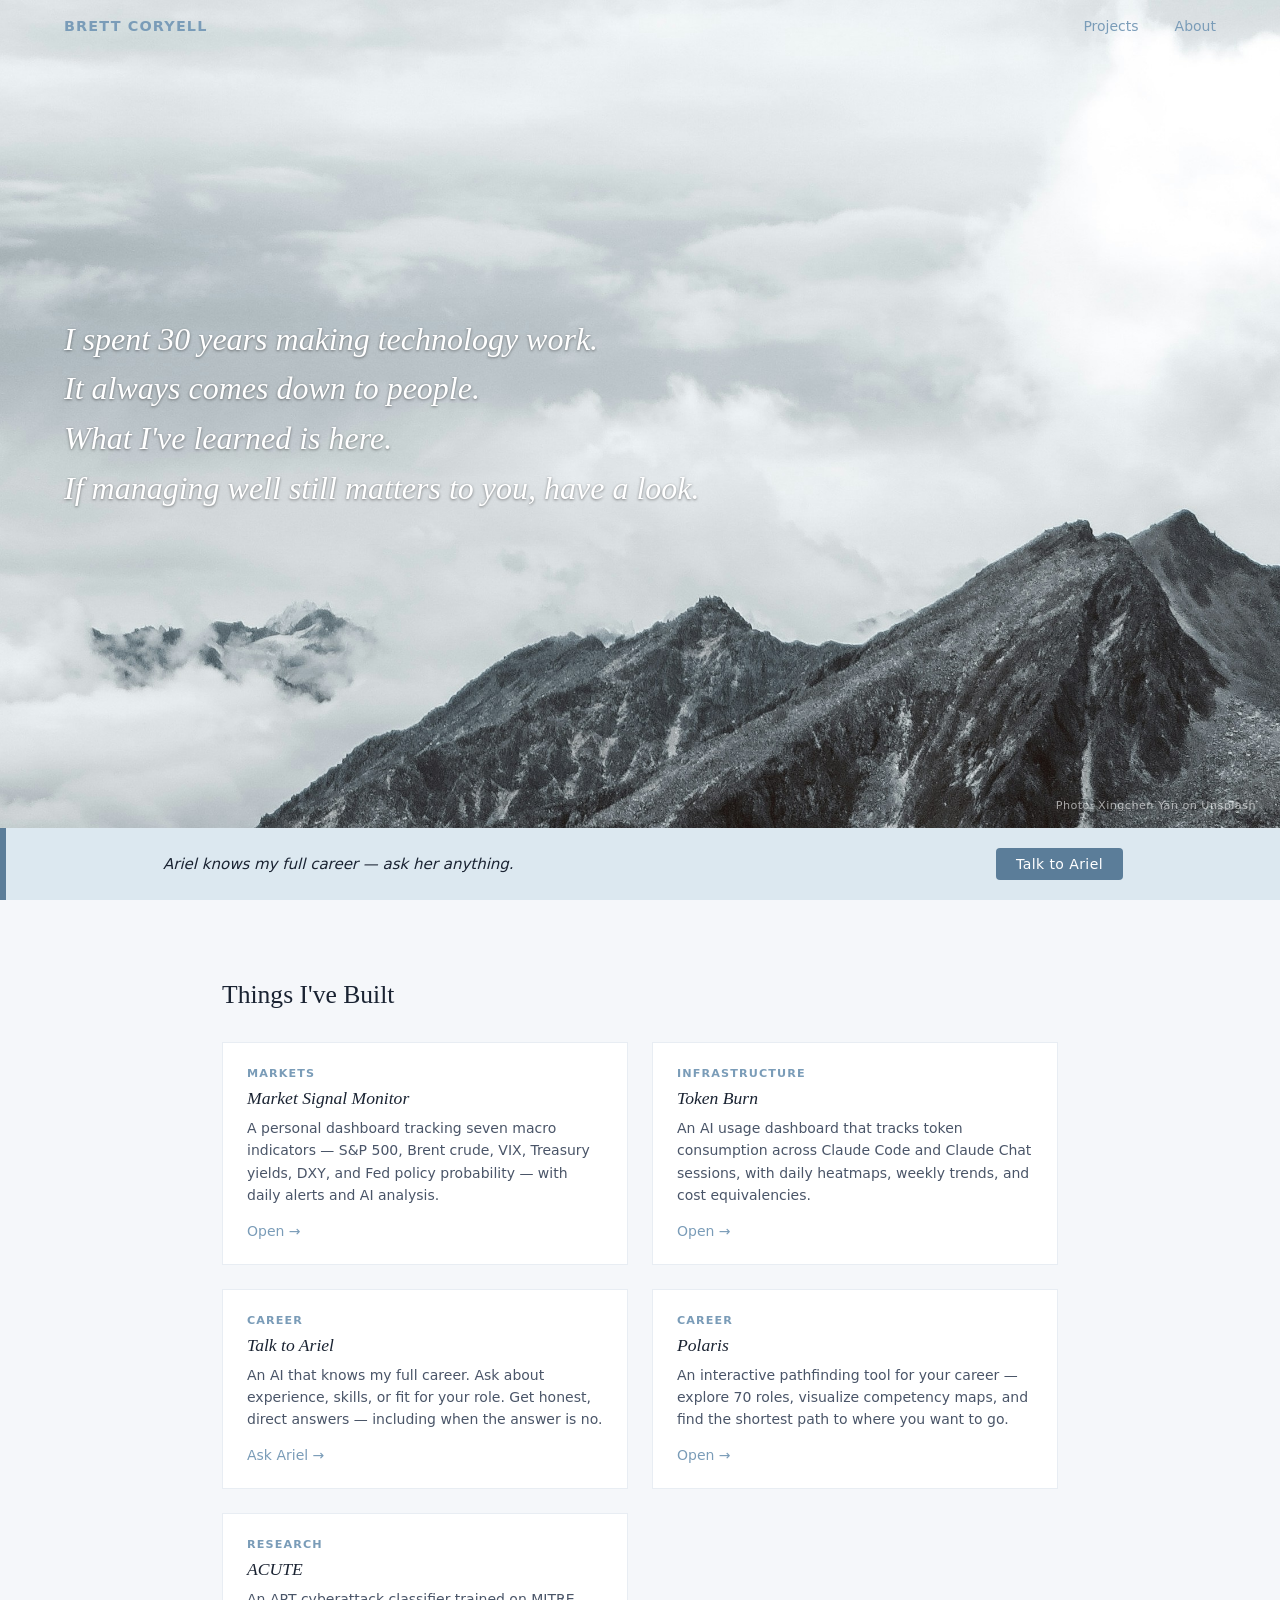
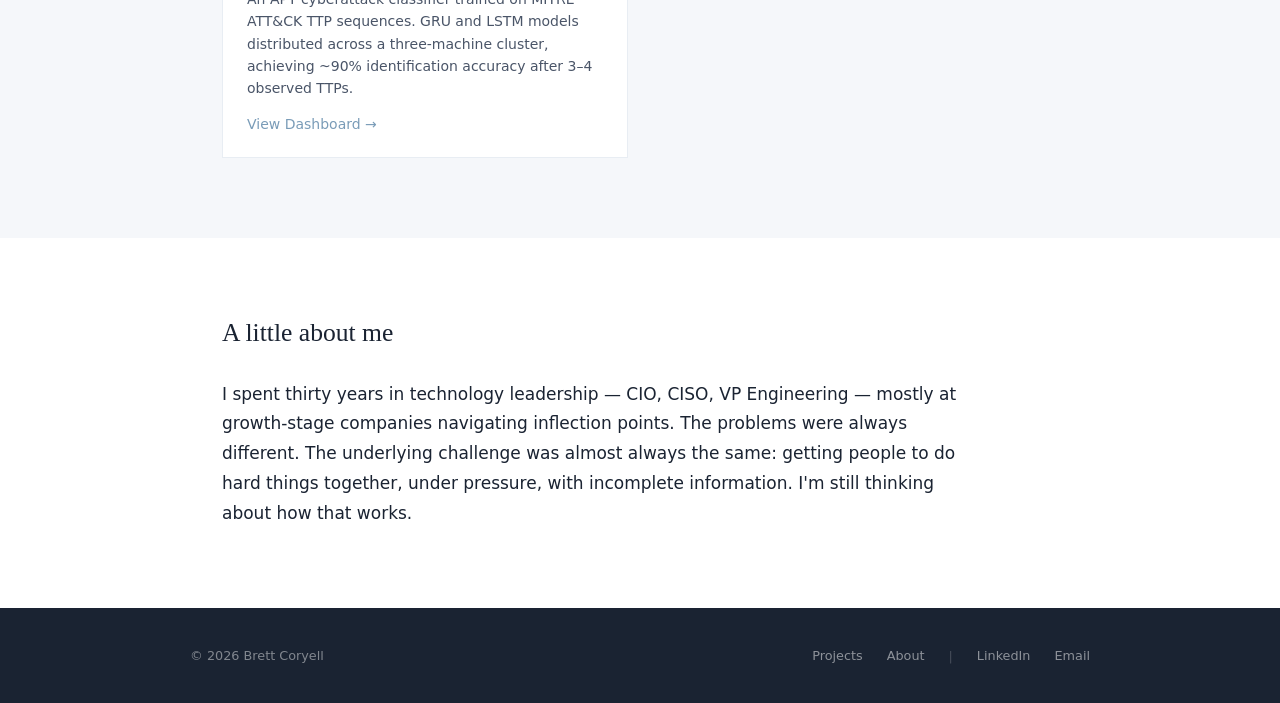
==== index.html @ 5cd45daa "Add Flow wordmark flare" ====
<!DOCTYPE html>
<html lang="en">
<head>
<meta charset="UTF-8">
<meta name="viewport" content="width=device-width,initial-scale=1.0">
<title>Brett Coryell</title>
<script>
  (function () {
    var params = new URLSearchParams(window.location.search);
    var theme = params.get('theme');
    document.documentElement.setAttribute('data-theme', theme === 'flow' ? 'flow' : 'default');
  })();
</script>
<style>
  /* ── Site Design System v2.0 — primitives layer ─────────── */
  :root {
    --primitive-sky:        #7a9cb8;
    --primitive-sky-deep:   #5b7d99;
    --primitive-sky-pale:   #dce8f0;
    --primitive-ink:        #1a2332;
    --primitive-dusk:       #4a5568;
    --primitive-mist:       #8a9ab5;
    --primitive-fog:        #e8edf3;
    --primitive-cloud:      #f5f7fa;
    --primitive-page:       #ffffff;
    --primitive-warm:       #c4956a;
    --primitive-coral:      #D85A30;
    --primitive-sonar:      #5b9fd4;

    --space-xs: 0.5rem;
    --space-sm: 1rem;
    --space-md: 2rem;
    --space-lg: 4rem;
    --space-xl: 5rem;
  }

  * { margin:0; padding:0; box-sizing:border-box; }

  body {
    background: var(--color-bg-page);
    font-family: var(--font-body);
    color: var(--color-text-primary);
  }

  /* ── NAV ──────────────────────────────────────────────── */
  .nav {
    position: fixed; top: 0; left: 0; right: 0; z-index: 200;
    padding: 18px 64px;
    display: flex; align-items: center; justify-content: space-between;
    transition: background 0.25s ease, box-shadow 0.25s ease, backdrop-filter 0.25s ease;
  }
  .nav.scrolled {
    background: rgba(255,255,255,0.95);
    backdrop-filter: blur(8px);
    box-shadow: 0 1px 0 var(--color-border);
  }
  .nav-name {
    font-size: 0.9rem; font-weight: 600; letter-spacing: 0.08em;
    text-transform: uppercase; color: var(--color-interactive);
    text-decoration: none;
    transition: color 0.25s ease;
  }
  .nav.scrolled .nav-name { color: var(--color-text-primary); }
  .nav-links {
    display: flex; gap: 36px;
    font-size: 0.875rem; font-weight: 500; color: var(--color-interactive);
  }
  .nav.scrolled .nav-links { color: var(--color-text-primary); }
  .nav-links a {
    color: inherit; text-decoration: none;
    transition: color 0.15s ease;
  }
  .nav-links a:hover { color: var(--color-interactive); }
  .nav.scrolled .nav-links a:hover { color: var(--color-interactive); }

  /* ── HERO ─────────────────────────────────────────────── */
  .hero {
    position: relative; width: 100%; height: calc(100vh - 72px);
    min-height: 480px; overflow: hidden;
  }
  .hero img {
    width: 100%; height: 100%;
    object-fit: cover; object-position: center bottom; display: block;
  }
  .hero-content {
    position: absolute; inset: 0;
    display: flex; flex-direction: column; justify-content: center;
    padding: 0 clamp(2rem,5vw,6rem);
    max-width: 760px;
  }
  .flow-wordmark,
  .flow-font-label {
    display: none;
  }
  .tagline-block { display: flex; flex-direction: column; gap: 0; }
  .tagline-block p {
    font-family: 'Georgia', 'Times New Roman', serif;
    font-style: italic;
    font-size: clamp(1.4rem, 2.5vw, 2rem);
    line-height: 1.55;
    color: #ffffff;
    text-shadow: 0 1px 3px rgba(0,0,0,0.45);
    font-weight: 400;
    white-space: nowrap;
    opacity: 0;
    animation: drift 1.6s ease both;
  }
  .tagline-block p:nth-child(1) { animation-delay: 0.5s; }
  .tagline-block p:nth-child(2) { animation-delay: 0.85s; }
  .tagline-block p:nth-child(3) { animation-delay: 1.15s; }
  .tagline-block p:nth-child(4) { animation-delay: 1.45s; }

  @keyframes drift {
    0%   { opacity: 0; transform: translateY(18px); }
    100% { opacity: 1; transform: translateY(0); }
  }

  /* Photo credit — bottom-right of hero */
  .photo-credit {
    position: absolute; bottom: 16px; right: 24px;
    font-size: 0.7rem; color: rgba(255,255,255,0.6);
    letter-spacing: 0.04em;
    transition: opacity 0.5s ease;
  }
  .photo-credit a { color: inherit; text-decoration: none; }
  .photo-credit a:hover { color: var(--color-interactive); }

  /* span wrapping line 4 — no static styling; backdrop handled entirely by JS clone */
  .line-bg { background: none; padding: 0; }


  /* ── ARIEL BAND ───────────────────────────────────────── */
  .ariel-band {
    background: var(--color-bg-raised);
    border-left: 6px solid var(--color-border-accent);
    padding: 20px 64px;
  }
  .ariel-band-inner {
    max-width: 960px; margin: 0 auto;
    display: flex; align-items: center; justify-content: space-between;
  }
  .ariel-text {
    font-size: 0.9375rem;
    color: var(--color-text-primary);
    font-style: italic;
  }
  .ariel-cta {
    font-size: 0.875rem; font-weight: 500; letter-spacing: 0.03em;
    color: var(--color-interactive-text); background: var(--color-interactive-hover);
    padding: 0.5rem 1.25rem;
    border-radius: 4px;
    cursor: pointer; border: none;
    white-space: nowrap;
    transition: background-color 0.15s ease, filter 0.15s ease;
    text-decoration: none; display: inline-block;
  }
  .ariel-cta:hover { background: var(--color-interactive-hover); filter: brightness(0.88); }
  .ariel-cta:focus { outline: 2px solid var(--color-interactive); outline-offset: 2px; }

  /* ── CONTENT SECTIONS ────────────────────────────────── */
  .section-wrap {
    max-width: 900px; margin: 0 auto; padding: var(--space-xl) var(--space-md);
  }
  .section-bg-alt { background: var(--color-bg-alt); }

  .section-label {
    font-family: 'Georgia', 'Times New Roman', serif;
    font-size: 1.6rem; font-weight: 400;
    color: var(--color-text-primary);
    margin: 0 0 var(--space-md) 0;
  }

  /* ── WRITING SECTION ─────────────────────────────────── */
  #writing { background: var(--color-bg-page); }

  .writing-grid {
    display: grid;
    grid-template-columns: repeat(auto-fill, minmax(240px, 1fr));
    gap: 2rem;
  }
  .writing-card {
    border-top: 1px solid var(--color-border);
    padding-top: 1rem;
  }
  .writing-card-date {
    font-size: 0.8rem; color: var(--color-text-faint);
    font-variant-numeric: tabular-nums; margin-bottom: 0.5rem;
  }
  .writing-card-title {
    font-family: 'Georgia', 'Times New Roman', serif;
    font-style: italic; font-size: 1.1rem; font-weight: 400;
    color: var(--color-text-primary); line-height: 1.45;
    margin-bottom: 0.5rem;
  }
  .writing-card-desc {
    font-size: 0.9rem; color: var(--color-text-secondary); line-height: 1.6;
    margin-bottom: 0.75rem;
  }
  .read-link {
    font-size: 0.875rem; color: var(--color-interactive); font-weight: 500;
    text-decoration: none;
  }
  .read-link:hover { color: var(--color-interactive-hover); }

  /* ── PROJECTS SECTION ────────────────────────────────── */
  #projects { background: var(--color-bg-alt); }

  .projects-grid {
    display: grid;
    grid-template-columns: repeat(auto-fill, minmax(280px, 1fr));
    gap: 1.5rem;
  }
  .project-card {
    background: var(--color-bg-page);
    border: 1px solid var(--color-border);
    padding: 1.5rem;
    color: var(--color-text-primary);
    text-decoration: none;
    display: block;
    transition: border-color 0.15s ease, box-shadow 0.15s ease;
  }
  .project-card:hover {
    border-color: var(--color-interactive);
    box-shadow: 0 2px 12px rgba(122,156,184,0.12);
  }
  .project-card-label {
    font-size: 0.7rem; letter-spacing: 0.1em; text-transform: uppercase;
    color: var(--color-interactive); font-weight: 600; margin-bottom: 0.5rem;
  }
  .project-card-title {
    font-family: 'Georgia', 'Times New Roman', serif;
    font-style: italic; font-size: 1.1rem; font-weight: 400;
    color: var(--color-text-primary); margin-bottom: 0.5rem;
  }
  .project-card-desc {
    font-size: 0.875rem; color: var(--color-text-secondary); line-height: 1.6;
  }
  .project-card-link {
    display: inline-block; margin-top: 1rem;
    font-size: 0.875rem; color: var(--color-interactive); font-weight: 500;
  }

  /* ── FOOTER ──────────────────────────────────────────── */
  .footer {
    background: var(--color-bg-footer);
    padding: 2.5rem 64px;
  }
  .footer-inner {
    max-width: 900px; margin: 0 auto;
    display: flex; align-items: center; justify-content: space-between;
  }
  .footer-copy {
    font-size: 0.8rem; color: rgba(255,255,255,0.45);
  }
  .footer-links {
    display: flex; gap: 24px;
    font-size: 0.8rem;
  }
  .footer-links a {
    color: rgba(255,255,255,0.5); text-decoration: none;
    transition: color 0.15s ease;
  }
  .footer-links a:hover { color: var(--color-interactive); }

  /* ── RESPONSIVE ──────────────────────────────────────── */
  @media (max-width: 768px) {
    .hero { height: auto; min-height: 480px; }
    .hero-content { padding: 80px 24px 48px; max-width: 100%; }
    .tagline-block p { font-size: 1.25rem; white-space: normal; }
    .nav { padding: 16px 24px; }
    .nav-links { gap: 20px; font-size: 0.8rem; }
    .ariel-band { padding: 16px 24px; }
    .ariel-band-inner { flex-direction: column; align-items: flex-start; gap: 12px; }
    .section-wrap { padding: 3rem 1.5rem; }
    .footer { padding: 2rem 24px; }
    .footer-inner { flex-direction: column; align-items: flex-start; gap: 1rem; }
    .photo-credit { bottom: 10px; right: 16px; }
  }

  @media (prefers-reduced-motion: reduce) {
    .tagline-block p { opacity: 1 !important; animation: none !important; transform: none !important; filter: none !important; }
  }
</style>
<link rel="stylesheet" href="themes/default.css">
<link rel="stylesheet" href="themes/flow.css">
</head>
<body>

<!-- NAV -->
<nav class="nav" id="nav">
  <a class="nav-name" href="/">Brett Coryell</a>
  <div class="nav-links">
    <a href="#projects">Projects</a>
    <a href="#about">About</a>
  </div>
</nav>

<!-- HERO -->
<div class="hero">
  <img id="heroImage" src="xingchen-yan-lYBDJP9oSEk-unsplash.jpg" alt="Mountain peaks above clouds, photo by Xingchen Yan">
  <div class="flow-wordmark" id="flowWordmark" aria-hidden="true">M  A  N  A  G  E</div>
  <div class="flow-font-label" id="flowFontLabel" aria-live="polite"></div>
  <div class="hero-content">
    <div class="tagline-block">
      <p>I spent 30 years making technology work.</p>
      <p>It always comes down to people.</p>
      <p>What I've learned is here.</p>
      <p id="lastLine"><span class="line-bg">If managing well still matters to you, have a look.</span></p>
    </div>
  </div>
  <div class="photo-credit">
    Photo: <a href="https://unsplash.com/@xingchenyan?utm_source=unsplash&utm_medium=referral&utm_content=creditCopyText" target="_blank" rel="noopener">Xingchen Yan</a>
    on <a href="https://unsplash.com/photos/a-black-and-white-photo-of-a-mountain-range-lYBDJP9oSEk?utm_source=unsplash&utm_medium=referral&utm_content=creditCopyText" target="_blank" rel="noopener">Unsplash</a>
  </div>
</div>

<!-- ARIEL BAND -->
<div class="ariel-band">
  <div class="ariel-band-inner">
    <div class="ariel-text" id="arielText">Ariel knows my full career — ask her anything.</div>
    <a class="ariel-cta" id="arielBtn" href="https://resume.brettcoryell.com">Talk to Ariel</a>
  </div>
</div>

<!-- PROJECTS -->
<section id="projects" class="section-bg-alt">
  <div class="section-wrap">
    <h2 class="section-label">Things I've Built</h2>
    <div class="projects-grid">
      <a class="project-card" href="https://msm.brettcoryell.com">
        <div class="project-card-label">Markets</div>
        <div class="project-card-title">Market Signal Monitor</div>
        <div class="project-card-desc">A personal dashboard tracking seven macro indicators — S&P 500, Brent crude, VIX, Treasury yields, DXY, and Fed policy probability — with daily alerts and AI analysis.</div>
        <span class="project-card-link">Open →</span>
      </a>
      <a class="project-card" href="https://tokenburn.brettcoryell.com">
        <div class="project-card-label">Infrastructure</div>
        <div class="project-card-title">Token Burn</div>
        <div class="project-card-desc">An AI usage dashboard that tracks token consumption across Claude Code and Claude Chat sessions, with daily heatmaps, weekly trends, and cost equivalencies.</div>
        <span class="project-card-link">Open →</span>
      </a>
      <a class="project-card" href="https://resume.brettcoryell.com">
        <div class="project-card-label">Career</div>
        <div class="project-card-title">Talk to Ariel</div>
        <div class="project-card-desc">An AI that knows my full career. Ask about experience, skills, or fit for your role. Get honest, direct answers — including when the answer is no.</div>
        <span class="project-card-link">Ask Ariel →</span>
      </a>
      <a class="project-card" href="https://polaris.brettcoryell.com">
        <div class="project-card-label">Career</div>
        <div class="project-card-title">Polaris</div>
        <div class="project-card-desc">An interactive pathfinding tool for your career — explore 70 roles, visualize competency maps, and find the shortest path to where you want to go.</div>
        <span class="project-card-link">Open →</span>
      </a>
      <a class="project-card" href="https://acute.brettcoryell.com">
        <div class="project-card-label">Research</div>
        <div class="project-card-title">ACUTE</div>
        <div class="project-card-desc">An APT cyberattack classifier trained on MITRE ATT&CK TTP sequences. GRU and LSTM models distributed across a three-machine cluster, achieving ~90% identification accuracy after 3–4 observed TTPs.</div>
        <span class="project-card-link">View Dashboard →</span>
      </a>
    </div>
  </div>
</section>

<!-- ABOUT -->
<section id="about">
  <div class="section-wrap">
    <h2 class="section-label">A little about me</h2>
    <p style="font-size:1.0625rem; line-height:1.75; color:var(--color-text-primary); max-width:68ch;">
      I spent thirty years in technology leadership — CIO, CISO, VP Engineering — mostly at growth-stage companies navigating inflection points. The problems were always different. The underlying challenge was almost always the same: getting people to do hard things together, under pressure, with incomplete information. I'm still thinking about how that works.
    </p>
  </div>
</section>

<!-- FOOTER -->
<footer class="footer">
  <div class="footer-inner">
    <span class="footer-copy">© <span id="footer-year">2026</span> Brett Coryell</span>
    <div class="footer-links">
      <a href="#projects">Projects</a>
      <a href="#about">About</a>
      <span style="color:rgba(255,255,255,0.2);user-select:none;">|</span>
      <a href="https://linkedin.com/in/brettcoryell" target="_blank" rel="noopener">LinkedIn</a>
      <a href="mailto:brettcoryell@yahoo.com">Email</a>
    </div>
  </div>
</footer>

<script>
(function () {
  /* ── Nav scroll transition ──────────────────────────── */
  document.getElementById('footer-year').textContent = new Date().getFullYear();

  var activeTheme = document.documentElement.getAttribute('data-theme');
  if (activeTheme === 'flow') {
    var heroImage = document.getElementById('heroImage');
    var photoCredit = document.querySelector('.photo-credit');
    if (heroImage) {
      heroImage.src = 'flow-hero.png';
      heroImage.alt = 'Aurora-like green sky over golden cloud tops with a seated figure on a platform';
    }
    if (photoCredit) {
      photoCredit.textContent = '';
    }

    var flowFonts = [
      { label: 'PP Stellar', family: 'FlowPPStellar' },
      { label: 'Mylodon', family: 'FlowMylodon' },
      { label: 'Exan (Behance file)', family: 'FlowExan' }
    ];
    var flowFontLabel = document.getElementById('flowFontLabel');
    var flowFontIndex = 0;
    function applyFlowFont() {
      var font = flowFonts[flowFontIndex];
      document.documentElement.style.setProperty('--flow-audition-font', "'" + font.family + "'");
      if (flowFontLabel) flowFontLabel.textContent = font.label;
      flowFontIndex = (flowFontIndex + 1) % flowFonts.length;
    }
    applyFlowFont();
    setInterval(applyFlowFont, 10000);
  }

  var nav = document.getElementById('nav');
  window.addEventListener('scroll', function () {
    nav.classList.toggle('scrolled', window.scrollY > 40);
  }, { passive: true });

  /* ── Hero animation sequence (v16, locked) ─────────── */
  var reduced = window.matchMedia('(prefers-reduced-motion: reduce)').matches;
  var isMobile = window.innerWidth < 768;

  /* Interacted guard — float/nudge/sonar cancel if user engages before they fire */
  var interacted = activeTheme === 'flow';
  function markInteracted() { interacted = true; }
  window.addEventListener('scroll', markInteracted, { passive: true, once: true });
  window.addEventListener('click', markInteracted, { once: true });

  var T1 = 10000;   // float
  var T2 = 24000;   // nudge
  var T3 = 34000;   // sonar (button only)

  /* Last line brightness lift */
  setTimeout(function () {
    var line = document.getElementById('lastLine');
    if (!line || reduced) return;
    line.style.transition = 'filter 0.6s ease';
    line.style.filter     = 'brightness(1.35)';
    setTimeout(function () {
      line.style.transition = 'filter 1.4s ease';
      line.style.filter     = 'brightness(1.0)';
    }, 800);
  }, 3200);

  if (reduced) return;

  /* 1. FLOAT — clean arc, no bounce */
  setTimeout(function () {
    if (isMobile || interacted) return;
    var line = document.getElementById('lastLine');
    var btn  = document.getElementById('arielBtn');
    if (!line || !btn) return;

    var lRect = line.getBoundingClientRect();
    var bRect = btn.getBoundingClientRect();

    /* bail if button is off-screen — clone would appear at wrong position */
    if (bRect.top > window.innerHeight || bRect.top < 0) return;

    var photoCredit = document.querySelector('.photo-credit');

    var clone = document.createElement('div');
    clone.innerHTML = line.innerHTML;
    clone.style.cssText = [
      'position:fixed',
      'top:'    + lRect.top  + 'px',
      'left:'   + lRect.left + 'px',
      'width:'  + lRect.width + 'px',
      'font-size:clamp(1.4rem, 2.5vw, 1.875rem)',
      'line-height:1.55',
      'font-family:Georgia,serif',
      'font-style:italic',
      'color:#ffffff',
      'text-shadow:0 1px 3px rgba(0,0,0,0.45)',
      'white-space:nowrap',
      'pointer-events:none',
      'z-index:100',
      'will-change:top,left,opacity'
    ].join(';');


    document.body.appendChild(clone);
    line.style.visibility = 'hidden';

    if (photoCredit) photoCredit.style.opacity = '0';

    var targetLeft = bRect.left + bRect.width  / 2 - lRect.width / 2;
    var targetTop  = bRect.top  - lRect.height - 28;

    requestAnimationFrame(function () {
      requestAnimationFrame(function () {
        clone.style.transition = [
          'left 5s cubic-bezier(0.45,0.05,0.55,0.95)',
          'top 4s ease-in 1s',
          'opacity 0.6s ease 4.6s'
        ].join(',');
        clone.style.left    = targetLeft + 'px';
        clone.style.top     = targetTop  + 'px';
        clone.style.opacity = '0.82';

        /* on first scroll after float settles, fade clone out */
        var removeCloneOnScroll = function () {
          clone.style.transition = 'opacity 0.6s ease';
          clone.style.opacity    = '0';
          setTimeout(function () {
            if (clone.parentNode) clone.parentNode.removeChild(clone);
            line.style.visibility = '';
            if (photoCredit) photoCredit.style.opacity = '1';
          }, 600);
          window.removeEventListener('scroll', removeCloneOnScroll);
        };
        window.addEventListener('scroll', removeCloneOnScroll, { passive: true });
      });
    });
  }, T1);

  /* 2. NUDGE */
  setTimeout(function () {
    if (interacted) return;
    var txt = document.getElementById('arielText');
    var btn = document.getElementById('arielBtn');
    if (!txt || !btn) return;

    var tRect  = txt.getBoundingClientRect();
    var bRect  = btn.getBoundingClientRect();
    var travel = bRect.left - tRect.right - 2;

    txt.style.transition = 'transform 0.7s cubic-bezier(0.4,0,0.6,1)';
    txt.style.transform  = 'translateX(' + travel + 'px)';

    setTimeout(function () {
      btn.style.transition = 'transform 0.1s ease-out';
      btn.style.transform  = 'translateX(8px)';
      setTimeout(function () {
        btn.style.transition = 'transform 0.35s cubic-bezier(0.36,0.07,0.19,0.97)';
        btn.style.transform  = 'translateX(0)';
        txt.style.transition = 'transform 0.7s cubic-bezier(0.4,0,0.6,1)';
        txt.style.transform  = 'translateX(0)';
      }, 150);
    }, 720);
  }, T2);

  /* 3. SONAR — button only */
  setTimeout(function () {
    if (interacted) return;
    var btn = document.getElementById('arielBtn');
    if (!btn) return;

    var r  = btn.getBoundingClientRect();
    var cx = r.left + r.width  / 2;
    var cy = r.top  + r.height / 2;
    var sz = Math.max(r.width, r.height) + 20;

    for (var i = 0; i < 3; i++) {
      (function (idx) {
        var ring = document.createElement('div');
        var ds   = (idx * 0.32).toFixed(2);
        ring.style.cssText = [
          'position:fixed',
          'z-index:9999',
          'pointer-events:none',
          'border-radius:50%',
          'border:2px solid var(--color-sonar)',
          'box-sizing:border-box',
          'width:'  + sz + 'px',
          'height:' + sz + 'px',
          'left:'   + (cx - sz / 2) + 'px',
          'top:'    + (cy - sz / 2) + 'px',
          'opacity:0.85',
          'transform:scale(1)',
          'transition:transform 1.6s ease-out ' + ds + 's, opacity 1.6s ease-out ' + ds + 's'
        ].join(';');
        document.body.appendChild(ring);

        requestAnimationFrame(function () {
          requestAnimationFrame(function () {
            ring.style.transform = 'scale(2.8)';
            ring.style.opacity   = '0';
          });
        });

        setTimeout(function () {
          if (ring.parentNode) ring.parentNode.removeChild(ring);
        }, 3200 + idx * 320);
      })(i);
    }
  }, T3);
})();
</script>

</body>
</html>
---- themes/default.css ----
/* default.css — brettcoryell.com default theme (light, steel-blue) */
/* To create a new theme, copy this file, rename it, and override the values below. */
/* Do not add new token names here without also updating all five repos. */

[data-theme="default"],
:root {
  --color-interactive:        #7a9cb8;
  --color-interactive-hover:  #5b7d99;
  --color-interactive-text:   #ffffff;
  --color-bg-page:            #ffffff;
  --color-bg-alt:             #f5f7fa;
  --color-bg-raised:          #dce8f0;
  --color-text-primary:       #1a2332;
  --color-text-secondary:     #4a5568;
  --color-text-faint:         #8a9ab5;
  --color-text-on-dark:       rgba(255, 255, 255, 0.70);
  --color-text-on-dark-faint: rgba(255, 255, 255, 0.40);
  --color-border:             #e8edf3;
  --color-border-accent:      #5b7d99;
  --color-accent-warm:        #c4956a;
  --color-accent-path:        #D85A30;
  --color-bg-footer:          #1a2332;
  --color-chart-label:      #64748b;
  --color-chart-grid:       rgba(26,35,50,0.04);
  --color-sonar:              #5b9fd4;
  --font-display:             'Georgia', 'Times New Roman', serif;
  --font-body:                -apple-system, BlinkMacSystemFont, 'Inter', 'Segoe UI', system-ui, sans-serif;
}
---- themes/flow.css ----
/* flow.css — opt-in preview theme inspired by aurora/space concept art */
/* Preview with ?theme=flow. Uses existing semantic token names only. */

@font-face {
  font-family: 'FlowPPStellar';
  src: url('../fonts/flow/ppstellar-light.otf') format('opentype');
  font-display: swap;
}

@font-face {
  font-family: 'FlowMylodon';
  src: url('../fonts/flow/mylodon-light.otf') format('opentype');
  font-display: swap;
}

@font-face {
  font-family: 'FlowExan';
  src: url('../fonts/flow/behance.ttf') format('truetype');
  font-display: swap;
}

[data-theme="flow"] {
  --flow-audition-font: 'FlowPPStellar';
  --color-interactive:        #4ee6bd;
  --color-interactive-hover:  #26c9a5;
  --color-interactive-text:   #031617;
  --color-bg-page:            #061416;
  --color-bg-alt:             #071c1d;
  --color-bg-raised:          #132d29;
  --color-text-primary:       #fff8ea;
  --color-text-secondary:     #c7d8d1;
  --color-text-faint:         #8aa8a0;
  --color-text-on-dark:       rgba(255, 248, 234, 0.80);
  --color-text-on-dark-faint: rgba(255, 248, 234, 0.48);
  --color-border:             rgba(78, 230, 189, 0.20);
  --color-border-accent:      #4ee6bd;
  --color-accent-warm:        #f29a3f;
  --color-accent-path:        #ff7a45;
  --color-bg-footer:          #031012;
  --color-chart-label:        #91b4aa;
  --color-chart-grid:         rgba(78, 230, 189, 0.10);
  --color-sonar:              #4ee6bd;
  --font-display:             'Georgia', 'Times New Roman', serif;
  --font-body:                'Avenir Next', 'Inter', 'Segoe UI', system-ui, sans-serif;
}

[data-theme="flow"] body {
  background:
    radial-gradient(circle at 80% 0%, rgba(86, 240, 209, 0.14), transparent 34rem),
    linear-gradient(180deg, #071719 0%, #081c1f 45%, #071719 100%);
}

[data-theme="flow"] .hero img {
  position: absolute;
  inset: 0;
  object-position: 65% bottom;
  z-index: 0;
}

[data-theme="flow"] .flow-wordmark {
  display: block;
  position: absolute;
  top: 30%;
  left: 50%;
  z-index: 1;
  transform: translate(-50%, -50%);
  font-family: var(--flow-audition-font), 'Avenir Next', 'Inter', 'Segoe UI', system-ui, sans-serif;
  font-size: clamp(2.1rem, 4.8vw, 4.3rem);
  font-weight: 400;
  letter-spacing: clamp(0.7rem, 2vw, 1.5rem);
  color: rgba(255, 250, 238, 0.90);
  white-space: nowrap;
  pointer-events: none;
}

[data-theme="flow"] .flow-wordmark::before,
[data-theme="flow"] .flow-wordmark::after {
  content: '';
  position: absolute;
  top: 50%;
  left: 58%;
  z-index: -1;
  transform: translate(-50%, -50%);
  pointer-events: none;
}

[data-theme="flow"] .flow-wordmark::before {
  width: min(42vw, 32rem);
  height: 0.16rem;
  background:
    linear-gradient(
      90deg,
      transparent 0%,
      rgba(87, 244, 255, 0.18) 30%,
      rgba(152, 255, 249, 0.88) 54%,
      rgba(87, 244, 255, 0.22) 76%,
      transparent 100%
    );
  box-shadow:
    0 0 0.45rem rgba(87, 244, 255, 0.72),
    0 0 1.2rem rgba(66, 220, 255, 0.42);
}

[data-theme="flow"] .flow-wordmark::after {
  width: min(16vw, 11rem);
  height: 1.1rem;
  background: radial-gradient(ellipse at center, rgba(180, 255, 250, 0.52) 0%, rgba(87, 244, 255, 0.22) 35%, transparent 72%);
  filter: blur(0.18rem);
}

[data-theme="flow"] .flow-font-label {
  display: block;
  position: absolute;
  top: calc(30% + clamp(2.2rem, 5.4vw, 5rem));
  left: 50%;
  z-index: 1;
  transform: translateX(-50%);
  font-family: 'Avenir Next', 'Inter', 'Segoe UI', system-ui, sans-serif;
  font-size: 0.72rem;
  letter-spacing: 0.16em;
  color: rgba(255, 248, 234, 0.58);
  text-transform: none;
  white-space: nowrap;
  pointer-events: none;
}

[data-theme="flow"] .hero::after {
  content: '';
  position: absolute;
  inset: 0;
  z-index: 1;
  pointer-events: none;
  background:
    linear-gradient(
      180deg,
      transparent 55%,
      rgba(0, 0, 0, 0.04) 61%,
      rgba(0, 0, 0, 0.50) 76%,
      rgba(0, 0, 0, 0.98) 100%
    );
}

[data-theme="flow"] .hero-content,
[data-theme="flow"] .photo-credit {
  z-index: 2;
}

[data-theme="flow"] .hero-content {
  justify-content: flex-end;
  padding-bottom: clamp(5.5rem, 12vh, 7rem);
}

[data-theme="flow"] .nav-name,
[data-theme="flow"] .nav-links {
  color: var(--color-text-primary);
}

[data-theme="flow"] .nav-name,
[data-theme="flow"] .nav-links {
  font-family: var(--flow-audition-font), 'Avenir Next', 'Inter', 'Segoe UI', system-ui, sans-serif;
  font-weight: 400;
}

[data-theme="flow"] .nav-links {
  font-size: 0.78rem;
  letter-spacing: 0.04em;
}

[data-theme="flow"] .nav-links a:hover,
[data-theme="flow"] .nav.scrolled .nav-links a:hover,
[data-theme="flow"] .nav.scrolled .nav-name:hover {
  color: var(--color-accent-warm);
}

[data-theme="flow"] .nav.scrolled {
  background: rgba(3, 16, 18, 0.92);
  backdrop-filter: blur(10px);
  box-shadow: 0 1px 0 var(--color-border);
}

[data-theme="flow"] .nav.scrolled .nav-name,
[data-theme="flow"] .nav.scrolled .nav-links {
  color: var(--color-text-primary);
}

[data-theme="flow"] .ariel-band {
  background: linear-gradient(90deg, rgba(86, 240, 209, 0.16), rgba(255, 155, 71, 0.10));
}

[data-theme="flow"] .ariel-cta {
  box-shadow: 0 0 0 1px rgba(232, 255, 248, 0.10), 0 10px 28px rgba(33, 199, 164, 0.18);
}

[data-theme="flow"] .project-card {
  box-shadow: 0 18px 50px rgba(0, 0, 0, 0.16);
}

[data-theme="flow"] .project-card:hover {
  box-shadow: 0 18px 50px rgba(33, 199, 164, 0.18);
}

[data-theme="flow"] .footer {
  border-top: 1px solid var(--color-border);
}

@media (max-width: 768px) {
  [data-theme="flow"] .hero {
    height: 560px;
  }

  [data-theme="flow"] .flow-wordmark {
    top: 25%;
    font-size: 2rem;
    letter-spacing: 0.54rem;
  }

  [data-theme="flow"] .flow-font-label {
    top: calc(25% + 2.5rem);
  }

  [data-theme="flow"] .hero-content {
    padding: 0 24px 5.5rem;
  }
}
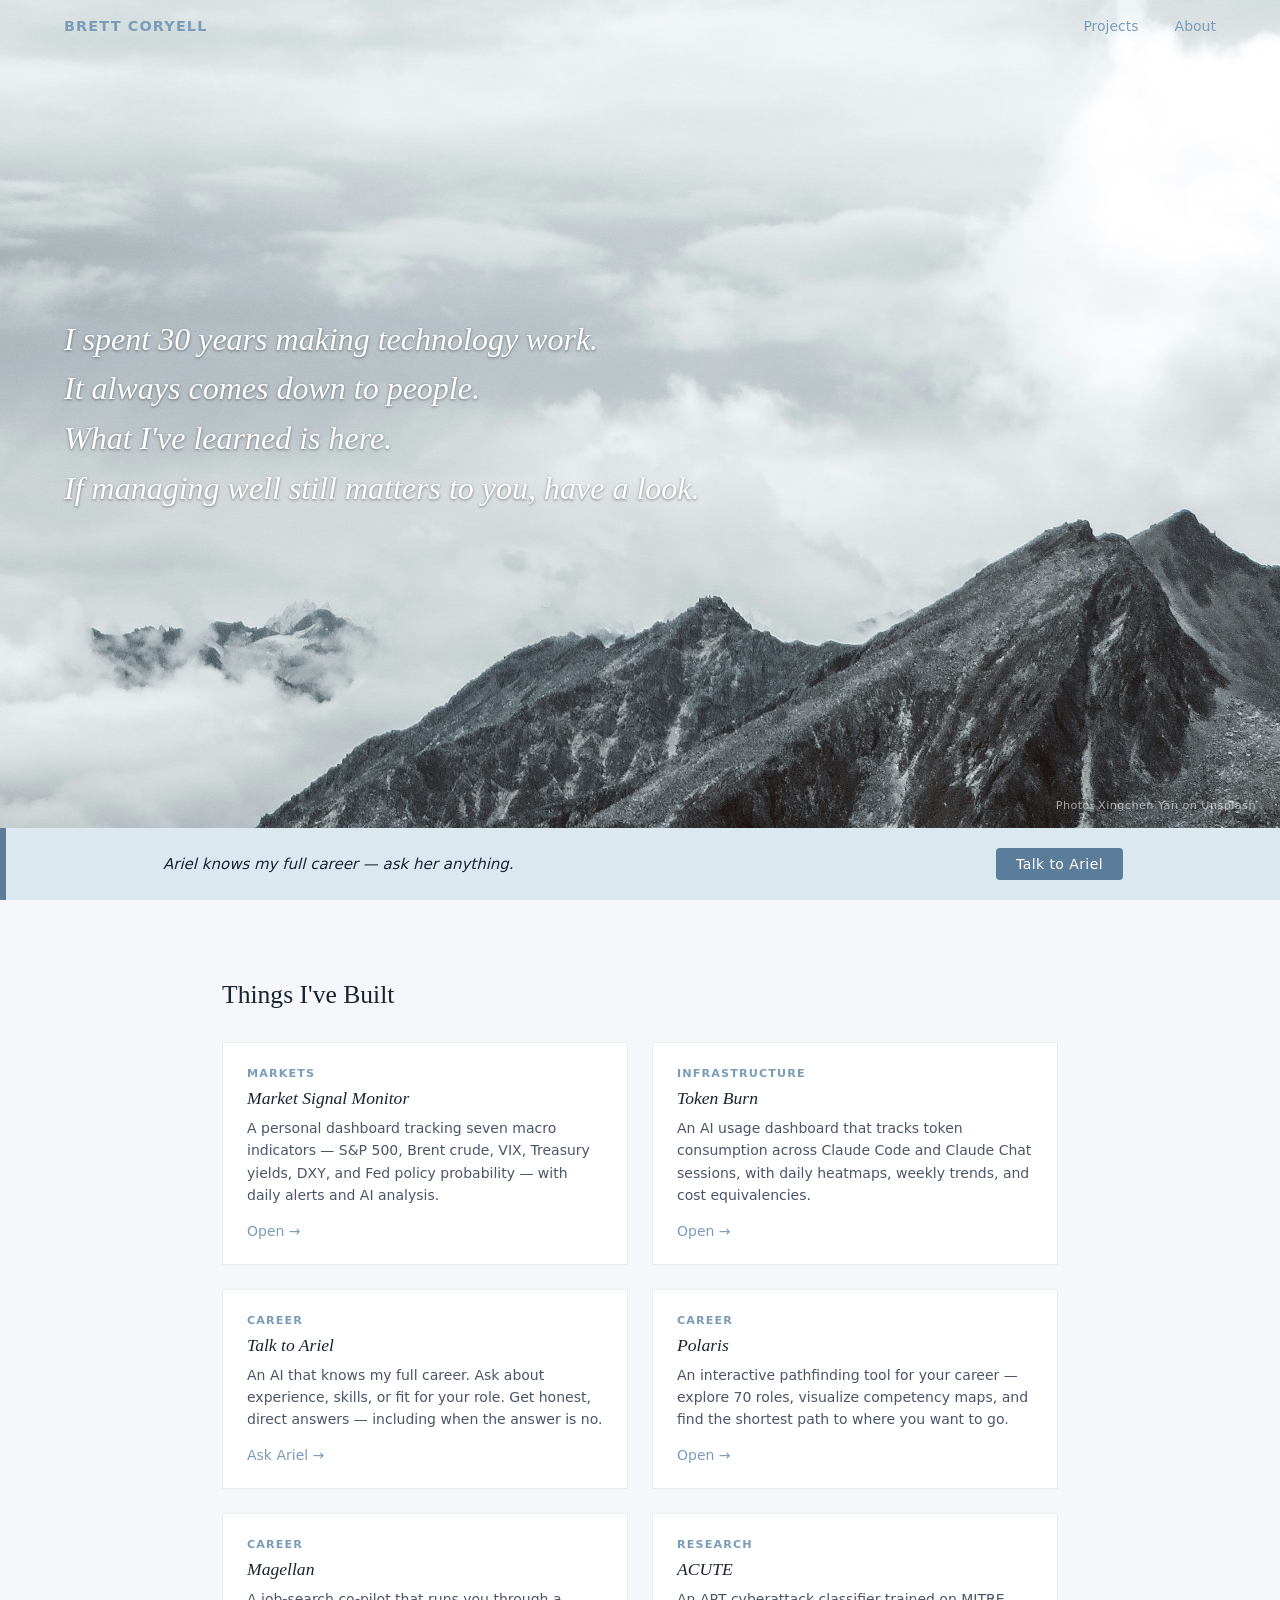
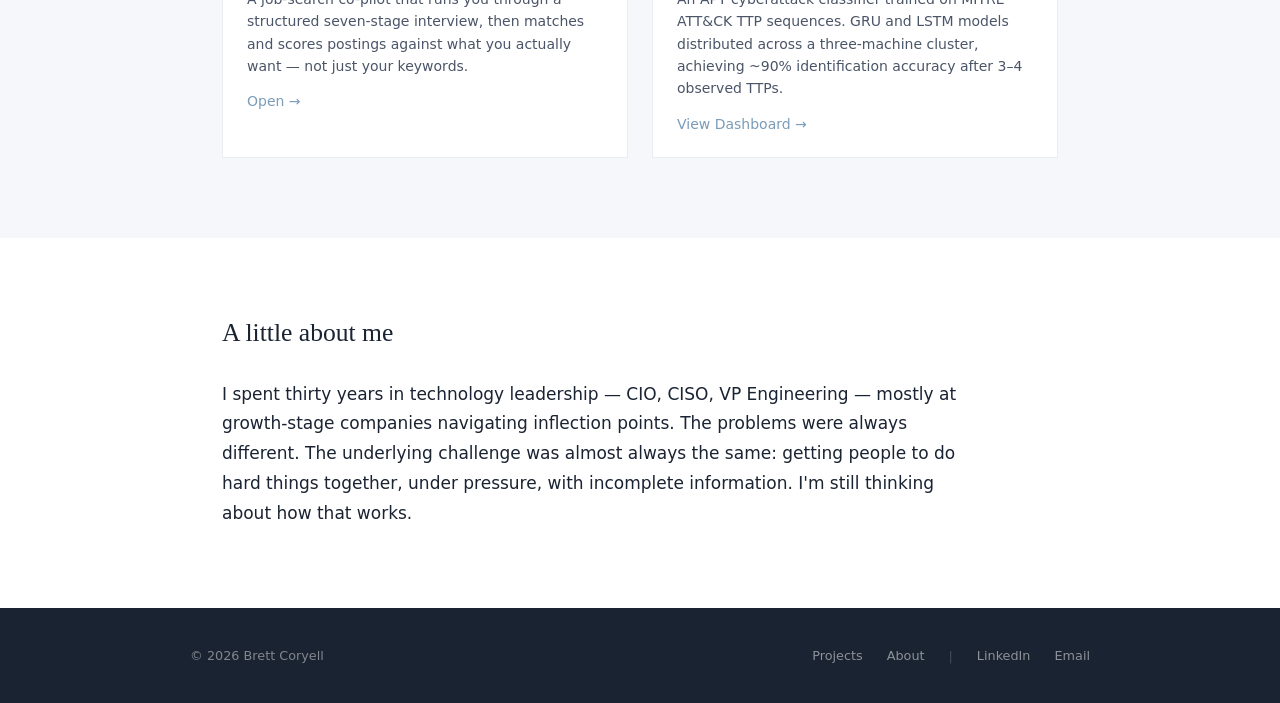
==== commit 5b9c4804: "Add Magellan project card, document subdomain wiring career-explorer was renamed to Magellan (repo +" ====
--- a/index.html
+++ b/index.html
@@ -4,13 +4,6 @@
 <meta charset="UTF-8">
 <meta name="viewport" content="width=device-width,initial-scale=1.0">
 <title>Brett Coryell</title>
-<script>
-  (function () {
-    var params = new URLSearchParams(window.location.search);
-    var theme = params.get('theme');
-    document.documentElement.setAttribute('data-theme', theme === 'flow' ? 'flow' : 'default');
-  })();
-</script>
 <style>
   /* ── Site Design System v2.0 — primitives layer ─────────── */
   :root {
@@ -38,7 +31,7 @@
 
   body {
     background: var(--color-bg-page);
-    font-family: var(--font-body);
+    font-family: -apple-system, BlinkMacSystemFont, 'Inter', 'Segoe UI', system-ui, sans-serif;
     color: var(--color-text-primary);
   }
 
@@ -87,10 +80,6 @@
     display: flex; flex-direction: column; justify-content: center;
     padding: 0 clamp(2rem,5vw,6rem);
     max-width: 760px;
-  }
-  .flow-wordmark,
-  .flow-font-label {
-    display: none;
   }
   .tagline-block { display: flex; flex-direction: column; gap: 0; }
   .tagline-block p {
@@ -214,7 +203,6 @@
     background: var(--color-bg-page);
     border: 1px solid var(--color-border);
     padding: 1.5rem;
-    color: var(--color-text-primary);
     text-decoration: none;
     display: block;
     transition: border-color 0.15s ease, box-shadow 0.15s ease;
@@ -282,7 +270,6 @@
   }
 </style>
 <link rel="stylesheet" href="themes/default.css">
-<link rel="stylesheet" href="themes/flow.css">
 </head>
 <body>
 
@@ -297,9 +284,7 @@
 
 <!-- HERO -->
 <div class="hero">
-  <img id="heroImage" src="xingchen-yan-lYBDJP9oSEk-unsplash.jpg" alt="Mountain peaks above clouds, photo by Xingchen Yan">
-  <div class="flow-wordmark" id="flowWordmark" aria-hidden="true">M  A  N  A  G  E</div>
-  <div class="flow-font-label" id="flowFontLabel" aria-live="polite"></div>
+  <img src="xingchen-yan-lYBDJP9oSEk-unsplash.jpg" alt="Mountain peaks above clouds, photo by Xingchen Yan">
   <div class="hero-content">
     <div class="tagline-block">
       <p>I spent 30 years making technology work.</p>
@@ -351,6 +336,12 @@
         <div class="project-card-desc">An interactive pathfinding tool for your career — explore 70 roles, visualize competency maps, and find the shortest path to where you want to go.</div>
         <span class="project-card-link">Open →</span>
       </a>
+      <a class="project-card" href="https://magellan.brettcoryell.com">
+        <div class="project-card-label">Career</div>
+        <div class="project-card-title">Magellan</div>
+        <div class="project-card-desc">A job-search co-pilot that runs you through a structured seven-stage interview, then matches and scores postings against what you actually want — not just your keywords.</div>
+        <span class="project-card-link">Open →</span>
+      </a>
       <a class="project-card" href="https://acute.brettcoryell.com">
         <div class="project-card-label">Research</div>
         <div class="project-card-title">ACUTE</div>
@@ -390,35 +381,6 @@
   /* ── Nav scroll transition ──────────────────────────── */
   document.getElementById('footer-year').textContent = new Date().getFullYear();
 
-  var activeTheme = document.documentElement.getAttribute('data-theme');
-  if (activeTheme === 'flow') {
-    var heroImage = document.getElementById('heroImage');
-    var photoCredit = document.querySelector('.photo-credit');
-    if (heroImage) {
-      heroImage.src = 'flow-hero.png';
-      heroImage.alt = 'Aurora-like green sky over golden cloud tops with a seated figure on a platform';
-    }
-    if (photoCredit) {
-      photoCredit.textContent = '';
-    }
-
-    var flowFonts = [
-      { label: 'PP Stellar', family: 'FlowPPStellar' },
-      { label: 'Mylodon', family: 'FlowMylodon' },
-      { label: 'Exan (Behance file)', family: 'FlowExan' }
-    ];
-    var flowFontLabel = document.getElementById('flowFontLabel');
-    var flowFontIndex = 0;
-    function applyFlowFont() {
-      var font = flowFonts[flowFontIndex];
-      document.documentElement.style.setProperty('--flow-audition-font', "'" + font.family + "'");
-      if (flowFontLabel) flowFontLabel.textContent = font.label;
-      flowFontIndex = (flowFontIndex + 1) % flowFonts.length;
-    }
-    applyFlowFont();
-    setInterval(applyFlowFont, 10000);
-  }
-
   var nav = document.getElementById('nav');
   window.addEventListener('scroll', function () {
     nav.classList.toggle('scrolled', window.scrollY > 40);
@@ -429,7 +391,7 @@
   var isMobile = window.innerWidth < 768;
 
   /* Interacted guard — float/nudge/sonar cancel if user engages before they fire */
-  var interacted = activeTheme === 'flow';
+  var interacted = false;
   function markInteracted() { interacted = true; }
   window.addEventListener('scroll', markInteracted, { passive: true, once: true });
   window.addEventListener('click', markInteracted, { once: true });
